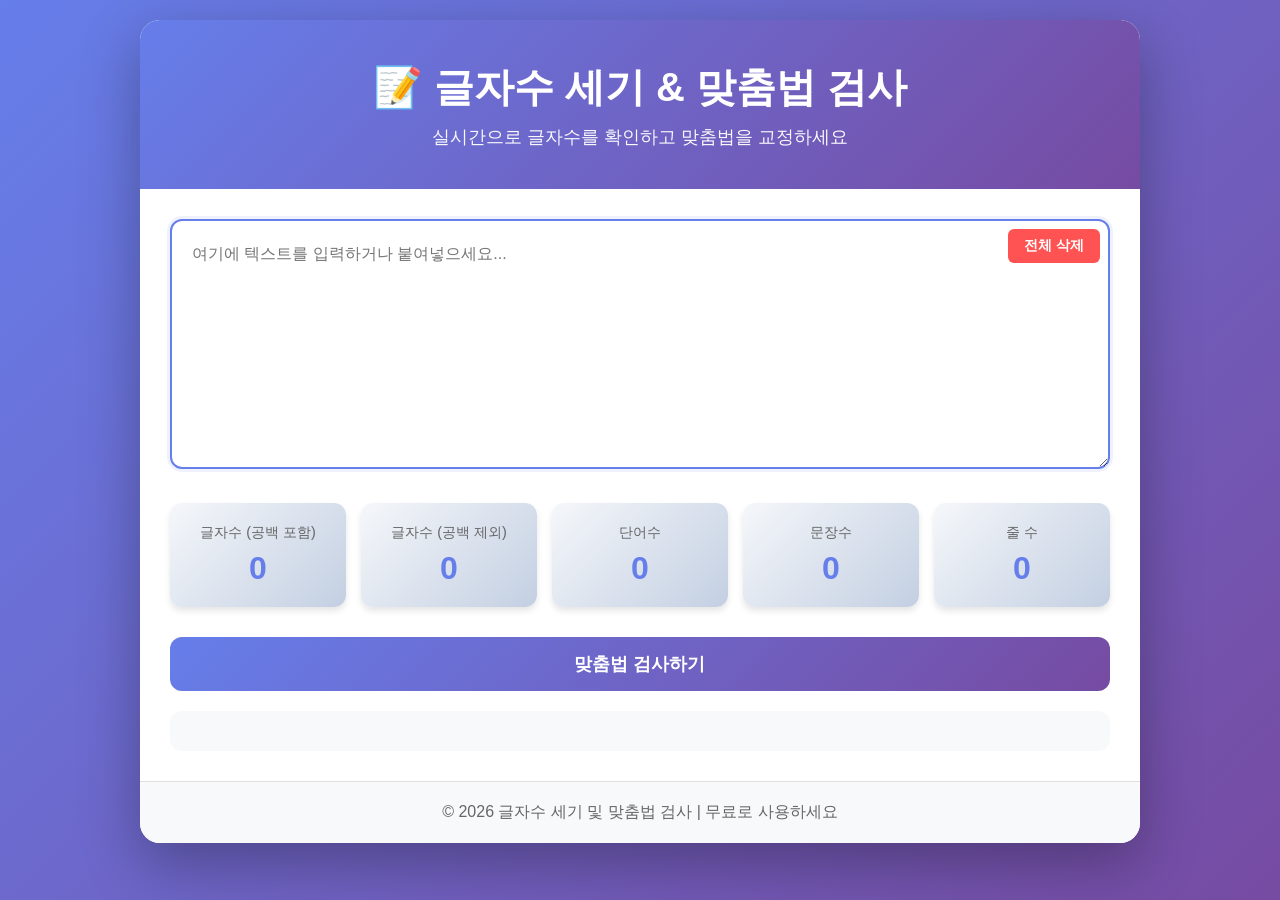
==== index.html @ 3e26d8f2 "made: text-counter" ====
<!DOCTYPE html>
<html lang="ko">
<head>
    <meta charset="UTF-8">
    <meta name="viewport" content="width=device-width, initial-scale=1.0">
    <meta name="description" content="무료 글자수 세기 및 맞춤법 검사 도구 - 실시간으로 글자수, 단어수, 문장수를 확인하고 맞춤법을 교정하세요">
    <meta name="keywords" content="글자수 세기, 맞춤법 검사, 문자수 세기, 단어수 세기, 한글 맞춤법">
    <meta name="google-site-verification" content="">
    <title>글자수 세기 및 맞춤법 검사 - 무료 온라인 도구</title>
    <link rel="stylesheet" href="style.css">
</head>
<body>
    <div class="container">
        <header>
            <h1>📝 글자수 세기 & 맞춤법 검사</h1>
            <p class="subtitle">실시간으로 글자수를 확인하고 맞춤법을 교정하세요</p>
        </header>

        <main>
            <div class="input-section">
                <textarea
                    id="textInput"
                    placeholder="여기에 텍스트를 입력하거나 붙여넣으세요..."
                    autofocus
                ></textarea>
                <button id="clearBtn" class="clear-btn">전체 삭제</button>
            </div>

            <div class="stats-section">
                <div class="stat-card">
                    <div class="stat-label">글자수 (공백 포함)</div>
                    <div class="stat-value" id="charCount">0</div>
                </div>
                <div class="stat-card">
                    <div class="stat-label">글자수 (공백 제외)</div>
                    <div class="stat-value" id="charCountNoSpace">0</div>
                </div>
                <div class="stat-card">
                    <div class="stat-label">단어수</div>
                    <div class="stat-value" id="wordCount">0</div>
                </div>
                <div class="stat-card">
                    <div class="stat-label">문장수</div>
                    <div class="stat-value" id="sentenceCount">0</div>
                </div>
                <div class="stat-card">
                    <div class="stat-label">줄 수</div>
                    <div class="stat-value" id="lineCount">0</div>
                </div>
            </div>

            <div class="spell-check-section">
                <button id="spellCheckBtn" class="spell-check-btn">맞춤법 검사하기</button>
                <div id="spellCheckResult" class="spell-check-result"></div>
            </div>
        </main>

        <footer>
            <p>© 2026 글자수 세기 및 맞춤법 검사 | 무료로 사용하세요</p>
        </footer>
    </div>

    <script src="script.js"></script>
</body>
</html>
---- style.css ----
* {
    margin: 0;
    padding: 0;
    box-sizing: border-box;
}

body {
    font-family: 'Segoe UI', 'Malgun Gothic', '맑은 고딕', sans-serif;
    background: linear-gradient(135deg, #667eea 0%, #764ba2 100%);
    min-height: 100vh;
    padding: 20px;
    color: #333;
}

.container {
    max-width: 1000px;
    margin: 0 auto;
    background: white;
    border-radius: 20px;
    box-shadow: 0 20px 60px rgba(0, 0, 0, 0.3);
    overflow: hidden;
}

header {
    background: linear-gradient(135deg, #667eea 0%, #764ba2 100%);
    color: white;
    padding: 40px 30px;
    text-align: center;
}

header h1 {
    font-size: 2.5rem;
    margin-bottom: 10px;
    font-weight: 700;
}

.subtitle {
    font-size: 1.1rem;
    opacity: 0.95;
}

main {
    padding: 30px;
}

.input-section {
    position: relative;
    margin-bottom: 30px;
}

#textInput {
    width: 100%;
    min-height: 250px;
    padding: 20px;
    border: 2px solid #e0e0e0;
    border-radius: 12px;
    font-size: 16px;
    font-family: inherit;
    resize: vertical;
    transition: border-color 0.3s;
    line-height: 1.6;
}

#textInput:focus {
    outline: none;
    border-color: #667eea;
    box-shadow: 0 0 0 3px rgba(102, 126, 234, 0.1);
}

.clear-btn {
    position: absolute;
    top: 10px;
    right: 10px;
    padding: 8px 16px;
    background: #ff5252;
    color: white;
    border: none;
    border-radius: 6px;
    cursor: pointer;
    font-size: 14px;
    font-weight: 600;
    transition: background 0.3s;
}

.clear-btn:hover {
    background: #ff1744;
}

.stats-section {
    display: grid;
    grid-template-columns: repeat(auto-fit, minmax(150px, 1fr));
    gap: 15px;
    margin-bottom: 30px;
}

.stat-card {
    background: linear-gradient(135deg, #f5f7fa 0%, #c3cfe2 100%);
    padding: 20px;
    border-radius: 12px;
    text-align: center;
    box-shadow: 0 4px 6px rgba(0, 0, 0, 0.1);
    transition: transform 0.3s, box-shadow 0.3s;
}

.stat-card:hover {
    transform: translateY(-5px);
    box-shadow: 0 6px 12px rgba(0, 0, 0, 0.15);
}

.stat-label {
    font-size: 0.9rem;
    color: #666;
    margin-bottom: 8px;
    font-weight: 500;
}

.stat-value {
    font-size: 2rem;
    font-weight: 700;
    color: #667eea;
}

.spell-check-section {
    margin-top: 30px;
}

.spell-check-btn {
    width: 100%;
    padding: 15px;
    background: linear-gradient(135deg, #667eea 0%, #764ba2 100%);
    color: white;
    border: none;
    border-radius: 12px;
    font-size: 18px;
    font-weight: 600;
    cursor: pointer;
    transition: transform 0.2s, box-shadow 0.2s;
}

.spell-check-btn:hover {
    transform: translateY(-2px);
    box-shadow: 0 6px 20px rgba(102, 126, 234, 0.4);
}

.spell-check-btn:active {
    transform: translateY(0);
}

.spell-check-result {
    margin-top: 20px;
    padding: 20px;
    border-radius: 12px;
    background: #f8f9fa;
}

.spell-check-result p {
    margin-bottom: 10px;
}

.success {
    color: #28a745;
    font-weight: 600;
    font-size: 1.1rem;
}

.error {
    color: #dc3545;
    font-weight: 600;
}

.warning {
    color: #ff9800;
    font-weight: 600;
}

.info {
    color: #667eea;
    font-weight: 600;
    font-size: 1.1rem;
    margin-bottom: 15px;
}

.loading {
    color: #666;
    font-style: italic;
}

.error-list {
    margin-top: 15px;
}

.error-item {
    display: flex;
    gap: 15px;
    padding: 15px;
    background: white;
    border-radius: 8px;
    margin-bottom: 10px;
    border-left: 4px solid #667eea;
}

.error-number {
    display: flex;
    align-items: center;
    justify-content: center;
    width: 30px;
    height: 30px;
    background: #667eea;
    color: white;
    border-radius: 50%;
    font-weight: 700;
    flex-shrink: 0;
}

.error-content {
    flex: 1;
}

.error-text {
    display: flex;
    align-items: center;
    gap: 10px;
    margin-bottom: 8px;
    flex-wrap: wrap;
}

.wrong {
    color: #dc3545;
    font-weight: 600;
    text-decoration: line-through;
}

.arrow {
    color: #666;
}

.correct {
    color: #28a745;
    font-weight: 600;
}

.error-help {
    color: #666;
    font-size: 0.9rem;
    line-height: 1.5;
}

.corrected-text {
    margin-top: 20px;
    padding: 15px;
    background: #e8f5e9;
    border-radius: 8px;
    border-left: 4px solid #28a745;
}

.corrected-text strong {
    color: #28a745;
    display: block;
    margin-bottom: 10px;
}

.alternatives {
    list-style: none;
    margin-top: 10px;
}

.alternatives li {
    margin-bottom: 8px;
}

.alternatives a {
    color: #667eea;
    text-decoration: none;
    font-weight: 500;
}

.alternatives a:hover {
    text-decoration: underline;
}

footer {
    background: #f8f9fa;
    padding: 20px;
    text-align: center;
    color: #666;
    border-top: 1px solid #e0e0e0;
}

@media (max-width: 768px) {
    body {
        padding: 10px;
    }

    header h1 {
        font-size: 1.8rem;
    }

    .subtitle {
        font-size: 1rem;
    }

    main {
        padding: 20px;
    }

    .stats-section {
        grid-template-columns: repeat(2, 1fr);
    }

    .stat-value {
        font-size: 1.5rem;
    }

    .error-item {
        flex-direction: column;
    }
}
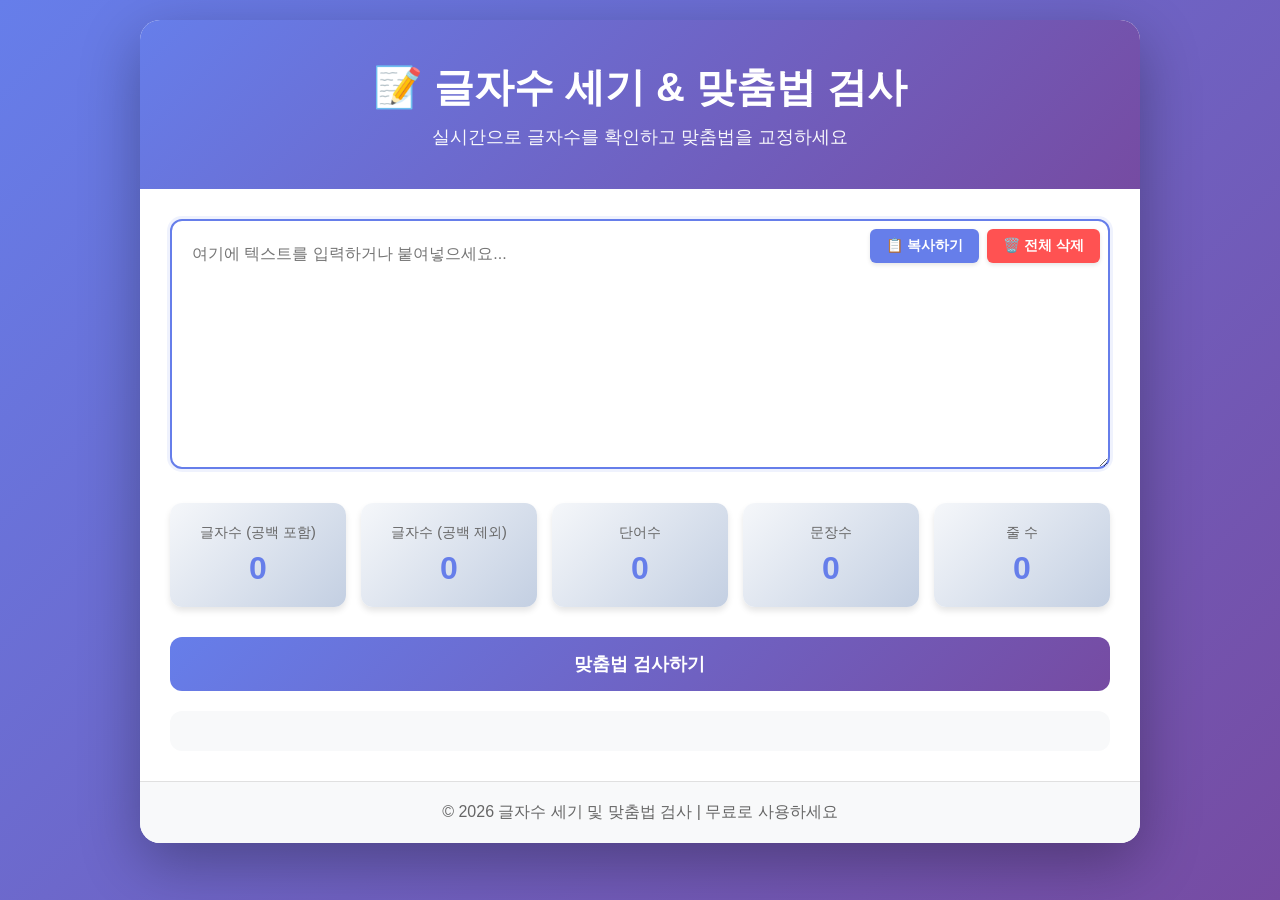
==== commit 8d54fb74: "feat: Add text counter and spell checker web application" ====
--- a/index.html
+++ b/index.html
@@ -23,7 +23,10 @@
                     placeholder="여기에 텍스트를 입력하거나 붙여넣으세요..."
                     autofocus
                 ></textarea>
-                <button id="clearBtn" class="clear-btn">전체 삭제</button>
+                <div class="button-group">
+                    <button id="copyBtn" class="copy-btn">📋 복사하기</button>
+                    <button id="clearBtn" class="clear-btn">🗑️ 전체 삭제</button>
+                </div>
             </div>
 
             <div class="stats-section">
--- a/style.css
+++ b/style.css
@@ -67,23 +67,57 @@
     box-shadow: 0 0 0 3px rgba(102, 126, 234, 0.1);
 }
 
-.clear-btn {
+.button-group {
     position: absolute;
     top: 10px;
     right: 10px;
+    display: flex;
+    gap: 8px;
+}
+
+.copy-btn,
+.clear-btn {
     padding: 8px 16px;
-    background: #ff5252;
     color: white;
     border: none;
     border-radius: 6px;
     cursor: pointer;
     font-size: 14px;
     font-weight: 600;
-    transition: background 0.3s;
+    transition: all 0.3s;
+    box-shadow: 0 2px 4px rgba(0, 0, 0, 0.1);
+}
+
+.copy-btn {
+    background: #667eea;
+}
+
+.copy-btn:hover {
+    background: #5568d3;
+    transform: translateY(-1px);
+    box-shadow: 0 4px 8px rgba(102, 126, 234, 0.3);
+}
+
+.copy-btn:active {
+    transform: translateY(0);
+}
+
+.copy-btn.copied {
+    background: #28a745;
+}
+
+.clear-btn {
+    background: #ff5252;
 }
 
 .clear-btn:hover {
     background: #ff1744;
+    transform: translateY(-1px);
+    box-shadow: 0 4px 8px rgba(255, 82, 82, 0.3);
+}
+
+.clear-btn:active {
+    transform: translateY(0);
 }
 
 .stats-section {
@@ -245,6 +279,17 @@
     line-height: 1.5;
 }
 
+.chunk-badge {
+    display: inline-block;
+    padding: 2px 8px;
+    background: #667eea;
+    color: white;
+    border-radius: 4px;
+    font-size: 0.8rem;
+    margin-left: 8px;
+    font-weight: 600;
+}
+
 .corrected-text {
     margin-top: 20px;
     padding: 15px;
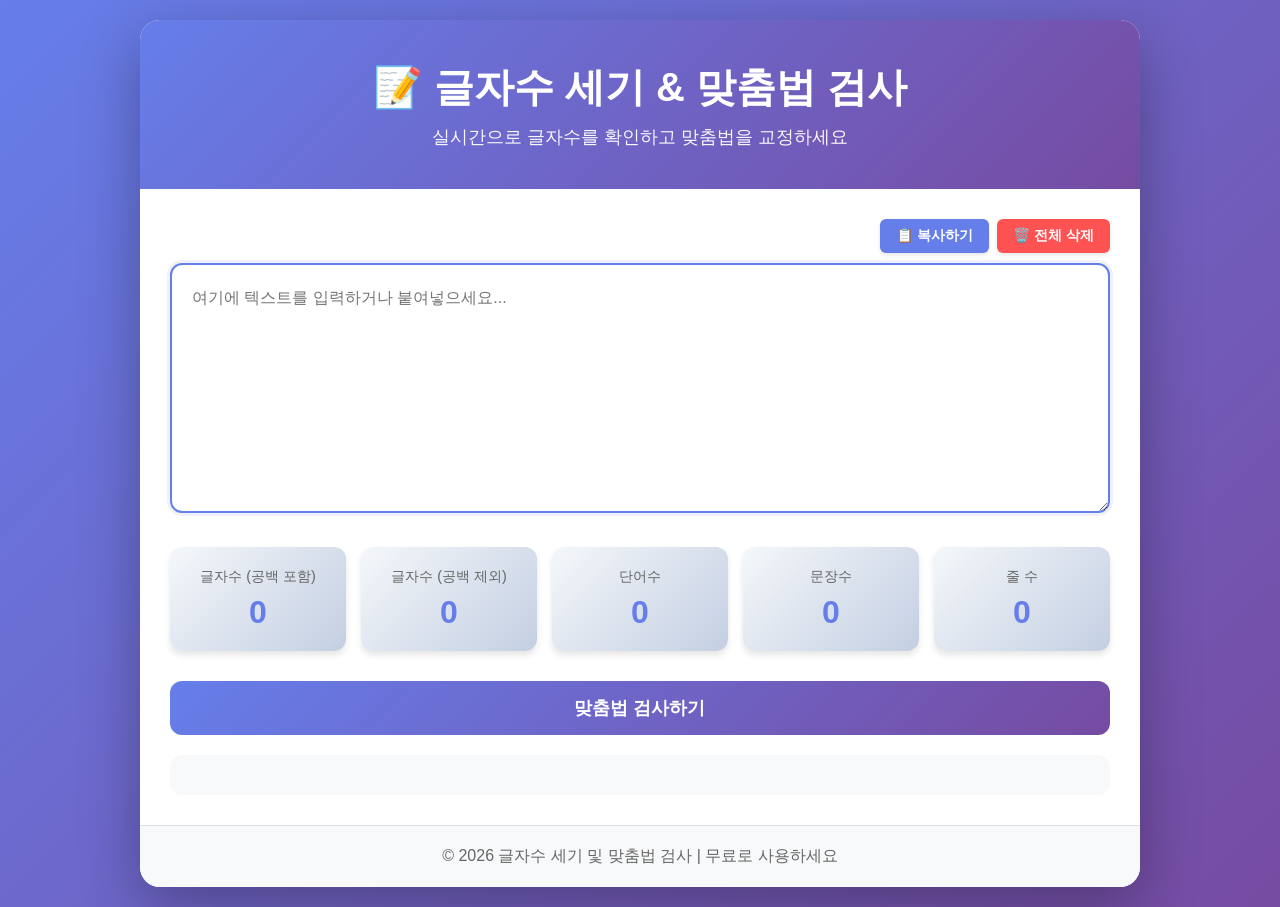
==== commit 8d3ebe66: "fix: button" ====
--- a/index.html
+++ b/index.html
@@ -1,6 +1,15 @@
 <!DOCTYPE html>
 <html lang="ko">
 <head>
+    <!-- Google tag (gtag.js) -->
+    <script async src="https://www.googletagmanager.com/gtag/js?id=G-Q5FXB9KVL6"></script>
+    <script>
+        window.dataLayer = window.dataLayer || [];
+        function gtag(){dataLayer.push(arguments);}
+        gtag('js', new Date());
+
+        gtag('config', 'G-Q5FXB9KVL6');
+    </script>
     <meta charset="UTF-8">
     <meta name="viewport" content="width=device-width, initial-scale=1.0">
     <meta name="description" content="무료 글자수 세기 및 맞춤법 검사 도구 - 실시간으로 글자수, 단어수, 문장수를 확인하고 맞춤법을 교정하세요">
@@ -18,15 +27,15 @@
 
         <main>
             <div class="input-section">
+                <div class="button-group">
+                    <button id="copyBtn" class="copy-btn">📋 복사하기</button>
+                    <button id="clearBtn" class="clear-btn">🗑️ 전체 삭제</button>
+                </div>
                 <textarea
                     id="textInput"
                     placeholder="여기에 텍스트를 입력하거나 붙여넣으세요..."
                     autofocus
                 ></textarea>
-                <div class="button-group">
-                    <button id="copyBtn" class="copy-btn">📋 복사하기</button>
-                    <button id="clearBtn" class="clear-btn">🗑️ 전체 삭제</button>
-                </div>
             </div>
 
             <div class="stats-section">
--- a/style.css
+++ b/style.css
@@ -68,11 +68,10 @@
 }
 
 .button-group {
-    position: absolute;
-    top: 10px;
-    right: 10px;
     display: flex;
+    justify-content: flex-end;
     gap: 8px;
+    margin-bottom: 10px;
 }
 
 .copy-btn,
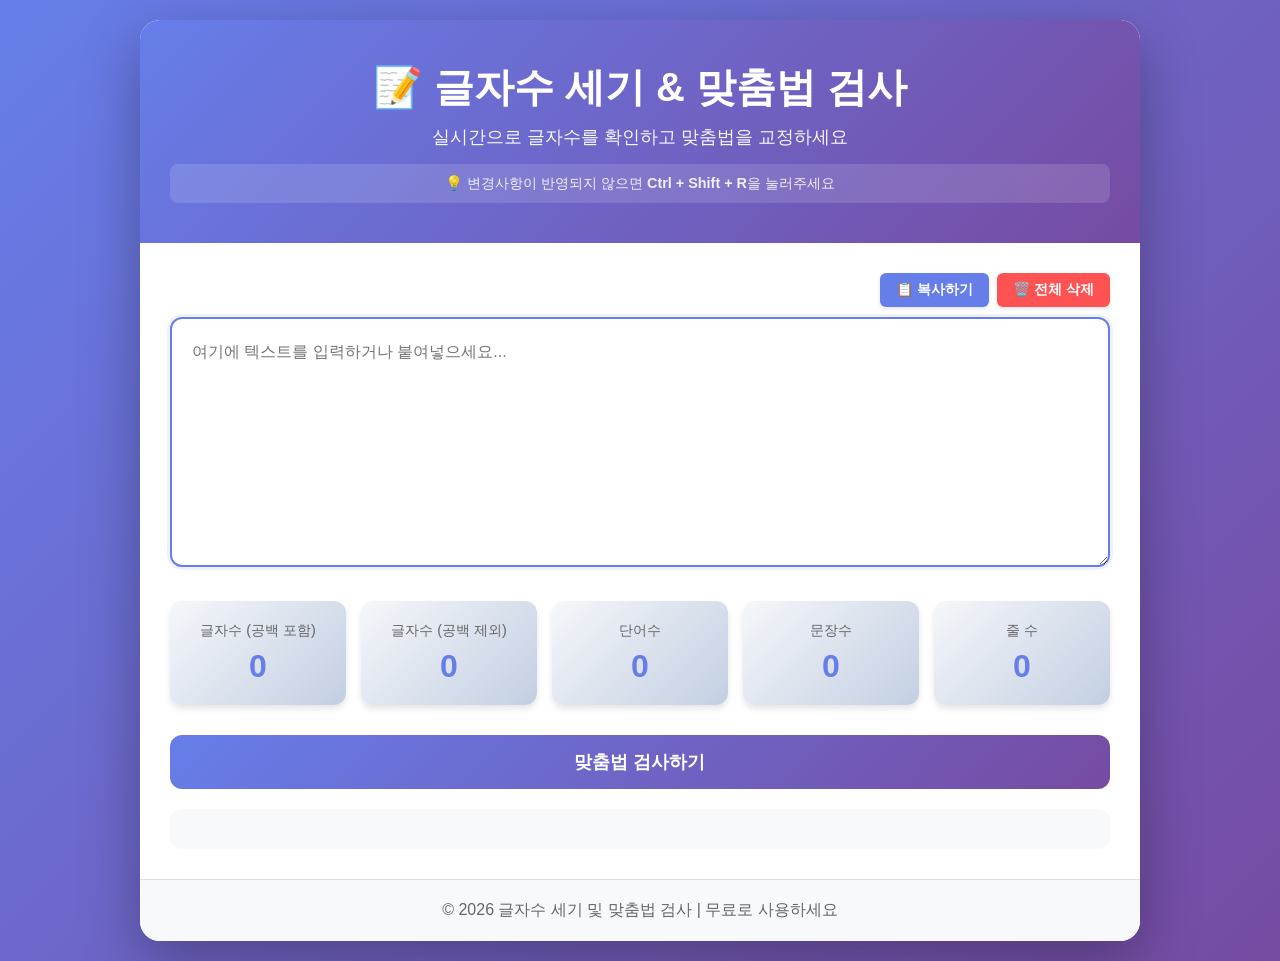
==== commit 16aa3fe6: "add: Ctrl Shift R" ====
--- a/index.html
+++ b/index.html
@@ -23,6 +23,7 @@
         <header>
             <h1>📝 글자수 세기 & 맞춤법 검사</h1>
             <p class="subtitle">실시간으로 글자수를 확인하고 맞춤법을 교정하세요</p>
+            <p class="info-hint">💡 변경사항이 반영되지 않으면 <strong>Ctrl + Shift + R</strong>을 눌러주세요</p>
         </header>
 
         <main>
--- a/style.css
+++ b/style.css
@@ -39,6 +39,15 @@
     opacity: 0.95;
 }
 
+.info-hint {
+    margin-top: 15px;
+    padding: 10px 20px;
+    background: rgba(255, 255, 255, 0.15);
+    border-radius: 8px;
+    font-size: 0.9rem;
+    opacity: 0.9;
+}
+
 main {
     padding: 30px;
 }
